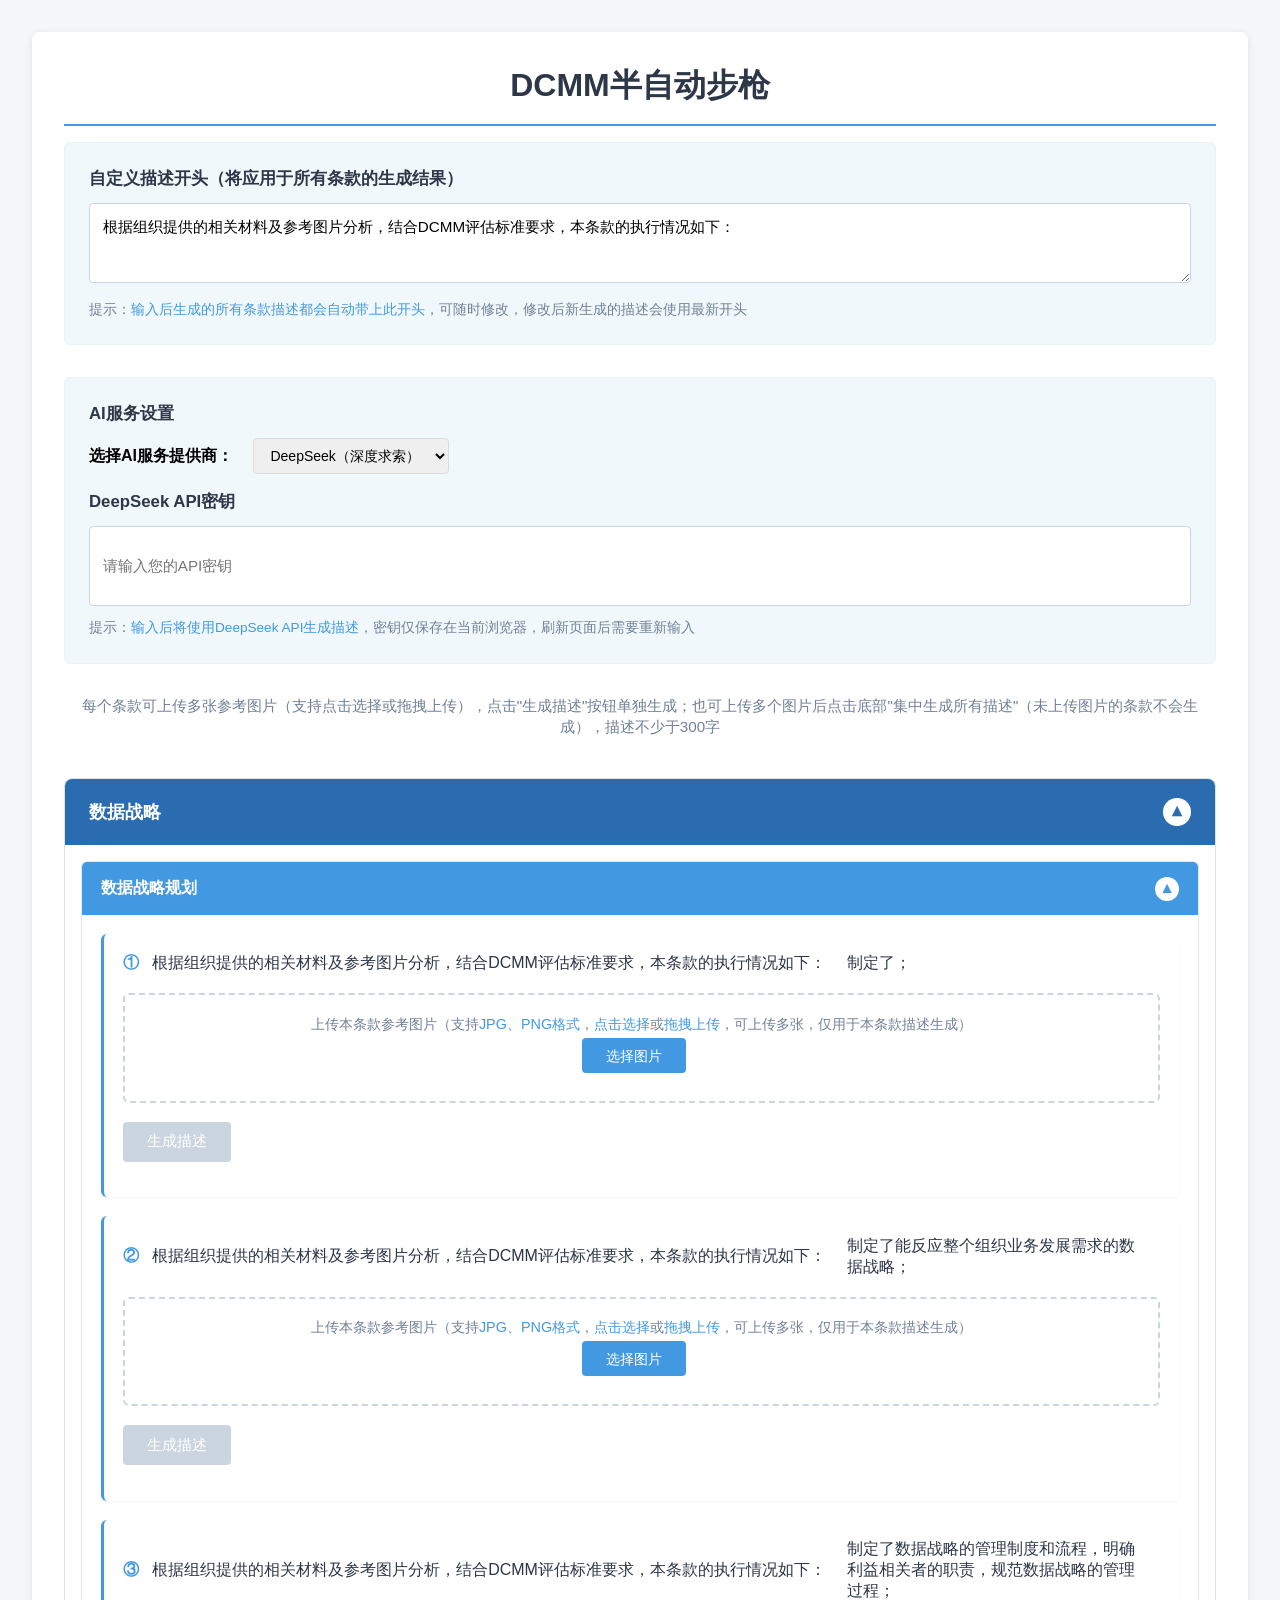
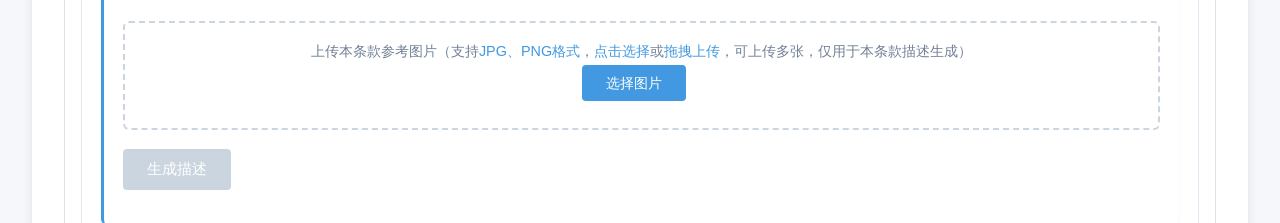
==== index.html @ 08ecc85f "Update all files for GitHub Pages" ====
<!DOCTYPE html>
<html lang="zh-CN">
<head>
    <meta charset="UTF-8">
    <meta name="viewport" content="width=device-width, initial-scale=1.0">
    <meta http-equiv="refresh" content="0;url=dcmm-generator.html">
    <title>DCMM 半自动步枪 - 重定向</title>
</head>
<body>
    <p>正在重定向到DCMM半自动步枪工具...如果没有自动跳转，请点击 <a href="dcmm-generator.html">这里</a>。</p>
</body>
</html>
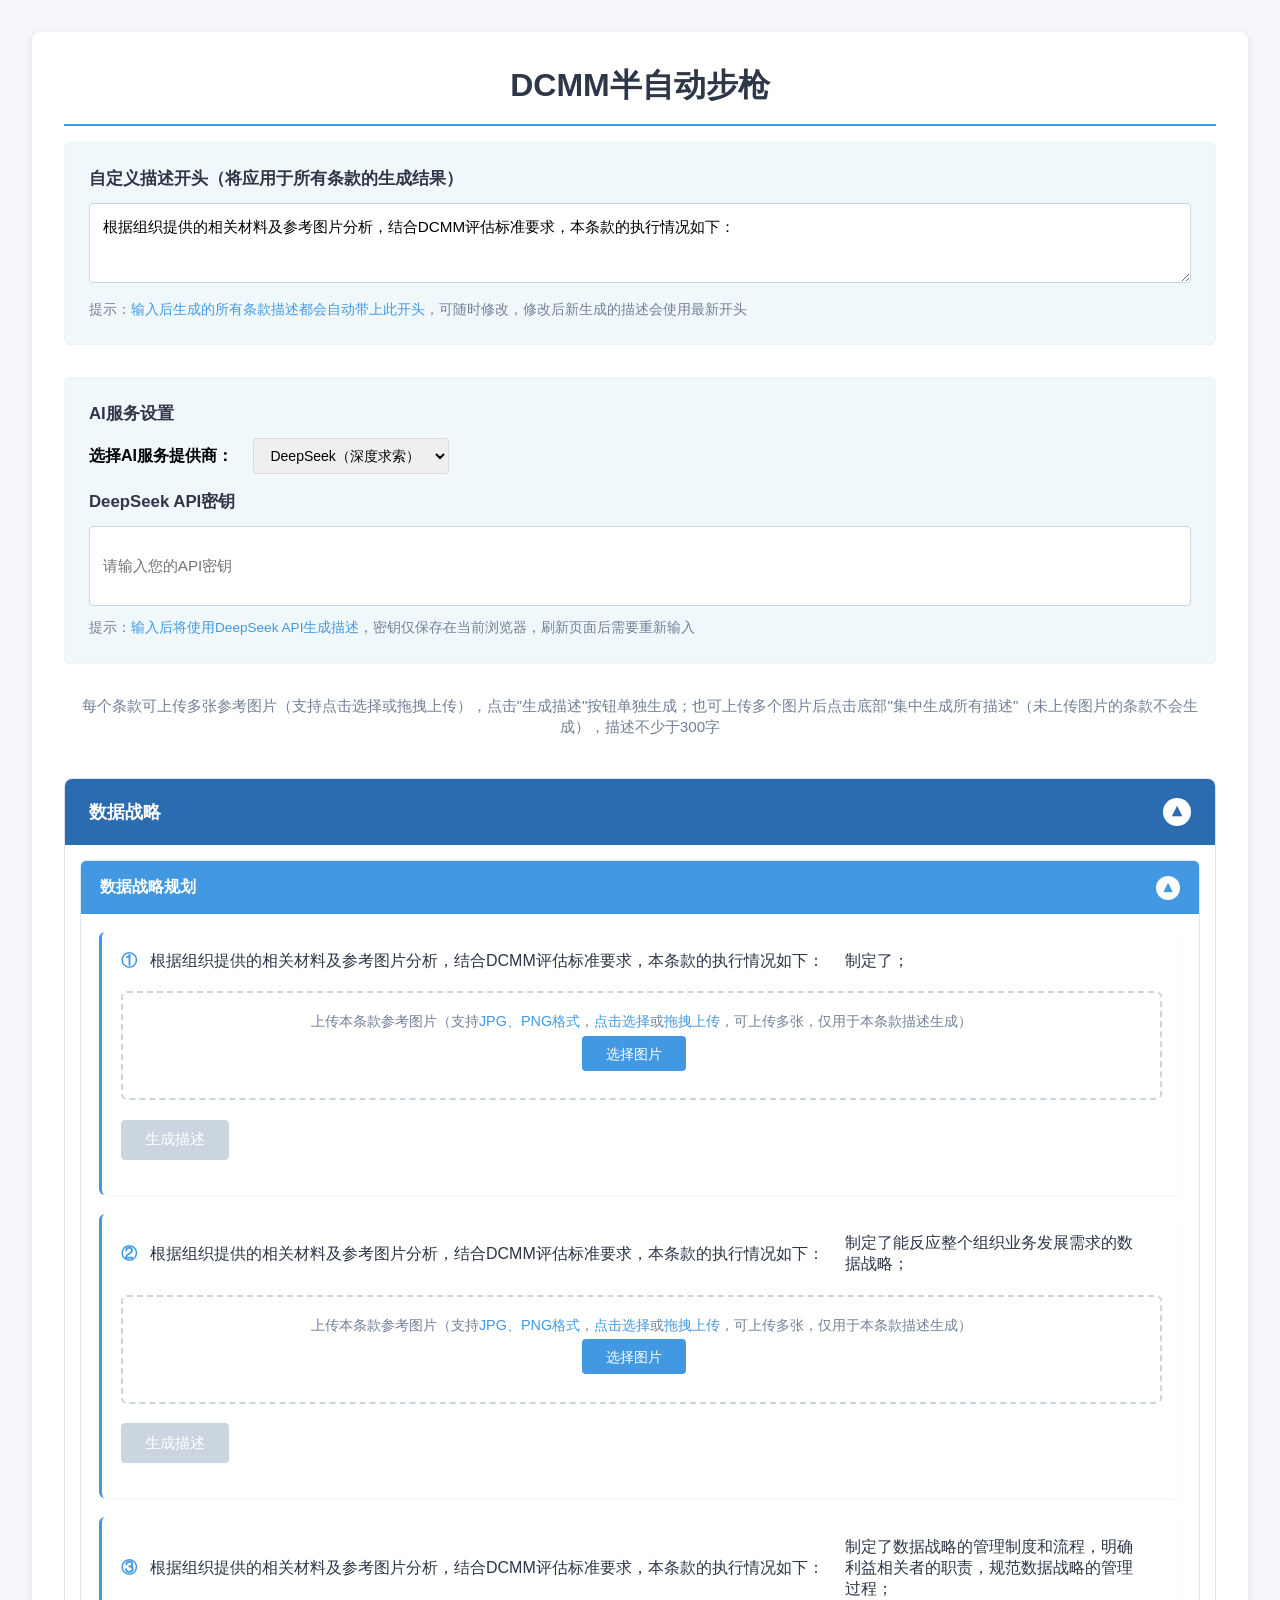
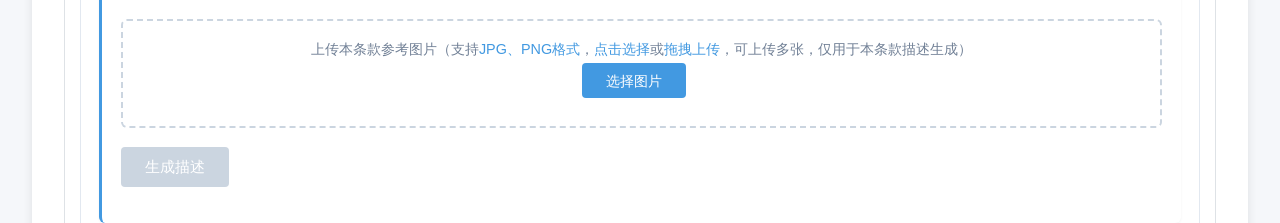
==== commit 1847b29d: "Add files via upload" ====
--- a/index.html
+++ b/index.html
@@ -1,12 +1,12 @@
-<!DOCTYPE html>
-<html lang="zh-CN">
-<head>
-    <meta charset="UTF-8">
-    <meta name="viewport" content="width=device-width, initial-scale=1.0">
-    <meta http-equiv="refresh" content="0;url=dcmm-generator.html">
-    <title>DCMM 半自动步枪 - 重定向</title>
-</head>
-<body>
-    <p>正在重定向到DCMM半自动步枪工具...如果没有自动跳转，请点击 <a href="dcmm-generator.html">这里</a>。</p>
-</body>
+<!DOCTYPE html>
+<html lang="zh-CN">
+<head>
+    <meta charset="UTF-8">
+    <meta name="viewport" content="width=device-width, initial-scale=1.0">
+    <meta http-equiv="refresh" content="0;url=dcmm-generator.html">
+    <title>DCMM 半自动步枪 - 重定向</title>
+</head>
+<body>
+    <p>正在重定向到DCMM半自动步枪工具...如果没有自动跳转，请点击 <a href="dcmm-generator.html">这里</a>。</p>
+</body>
 </html>
